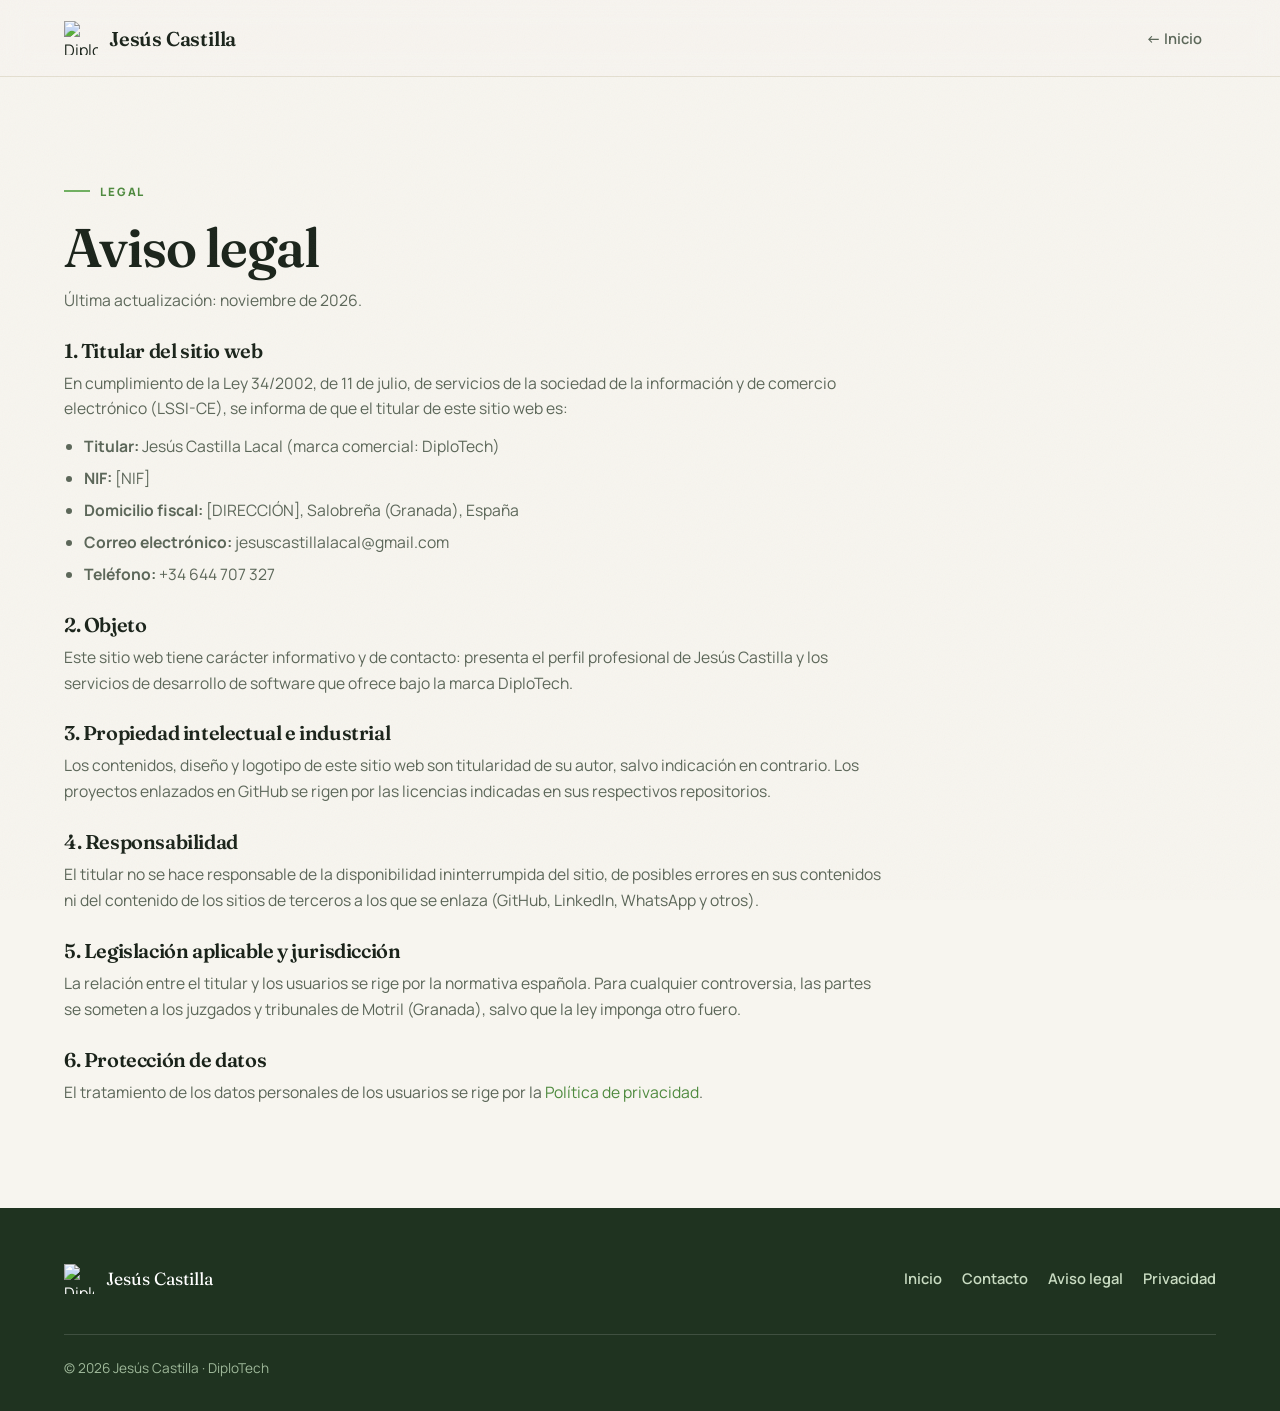
==== aviso-legal.html @ 346f3a50 "Aviso legal y politica de privacidad; enlaces en pies, sitemap y workflow" ====
<!DOCTYPE html>
<html lang="es">
<head>
  <meta charset="UTF-8">
  <meta name="viewport" content="width=device-width, initial-scale=1.0">
  <meta name="description" content="Aviso legal — DiploTech. Titularidad del sitio web y condiciones de uso conforme a la LSSI.">
  <title>Aviso legal · DiploTech</title>
  <link rel="canonical" href="https://diplotech.es/aviso-legal.html">
  <link rel="icon" href="assets/favicon.ico" sizes="any">
  <link rel="apple-touch-icon" href="assets/apple-touch-icon.png">
  <link rel="preconnect" href="https://fonts.googleapis.com">
  <link rel="preconnect" href="https://fonts.gstatic.com" crossorigin>
  <link href="https://fonts.googleapis.com/css2?family=Fraunces:opsz,wght@9..144,400;9..144,500;9..144,600;9..144,700&family=Manrope:wght@400;500;600;700;800&display=swap" rel="stylesheet">
  <link rel="stylesheet" href="styles.css">
  <style>
    .legal h1{font-size:clamp(2.2rem,5vw,3.4rem);margin:18px 0 12px}
    .legal h2{font-size:1.25rem;margin:26px 0 10px}
    .legal p,.legal ul{max-width:820px;color:var(--tinta-suave);font-size:.98rem;margin-bottom:12px}
    .legal ul{padding-left:20px}
    .legal li{margin-bottom:6px}
    .legal{max-width:860px}
  </style>
</head>
<body>
  <header class="cabecera">
    <div class="contenedor cabecera__interior">
      <a class="marca" href="index.html">
        <img src="assets/logo.png" alt="DiploTech" class="marca__logo">
        <span class="marca__texto">Jesús Castilla</span>
      </a>
      <nav class="menu"><a href="index.html">← Inicio</a></nav>
    </div>
  </header>

  <main class="contenedor">
    <section class="seccion legal" style="padding-bottom:90px">
      <span class="ceja">Legal</span>
      <h1>Aviso legal</h1>
      <p>Última actualización: noviembre de 2026.</p>

      <h2>1. Titular del sitio web</h2>
      <p>En cumplimiento de la Ley 34/2002, de 11 de julio, de servicios de la sociedad de la información y de comercio electrónico (LSSI-CE), se informa de que el titular de este sitio web es:</p>
      <ul>
        <li><strong>Titular:</strong> Jesús Castilla Lacal (marca comercial: DiploTech)</li>
        <li><strong>NIF:</strong> [NIF]</li>
        <li><strong>Domicilio fiscal:</strong> [DIRECCIÓN], Salobreña (Granada), España</li>
        <li><strong>Correo electrónico:</strong> jesuscastillalacal@gmail.com</li>
        <li><strong>Teléfono:</strong> +34 644 707 327</li>
      </ul>

      <h2>2. Objeto</h2>
      <p>Este sitio web tiene carácter informativo y de contacto: presenta el perfil profesional de Jesús Castilla y los servicios de desarrollo de software que ofrece bajo la marca DiploTech.</p>

      <h2>3. Propiedad intelectual e industrial</h2>
      <p>Los contenidos, diseño y logotipo de este sitio web son titularidad de su autor, salvo indicación en contrario. Los proyectos enlazados en GitHub se rigen por las licencias indicadas en sus respectivos repositorios.</p>

      <h2>4. Responsabilidad</h2>
      <p>El titular no se hace responsable de la disponibilidad ininterrumpida del sitio, de posibles errores en sus contenidos ni del contenido de los sitios de terceros a los que se enlaza (GitHub, LinkedIn, WhatsApp y otros).</p>

      <h2>5. Legislación aplicable y jurisdicción</h2>
      <p>La relación entre el titular y los usuarios se rige por la normativa española. Para cualquier controversia, las partes se someten a los juzgados y tribunales de Motril (Granada), salvo que la ley imponga otro fuero.</p>

      <h2>6. Protección de datos</h2>
      <p>El tratamiento de los datos personales de los usuarios se rige por la <a href="privacidad.html">Política de privacidad</a>.</p>
    </section>
  </main>

  <footer class="pie">
    <div class="contenedor">
      <div class="pie__interior">
        <div class="pie__marca"><img src="assets/logo-blanco.png" alt="DiploTech"><span>Jesús Castilla</span></div>
        <nav class="pie__enlaces">
          <a href="index.html">Inicio</a>
          <a href="contacto.html">Contacto</a>
          <a href="aviso-legal.html">Aviso legal</a>
          <a href="privacidad.html">Privacidad</a>
        </nav>
      </div>
      <p class="pie__fin">© 2026 Jesús Castilla · DiploTech</p>
    </div>
  </footer>
</body>
</html>
---- styles.css ----
:root{
  --papel:#F7F5EF;
  --papel-2:#EFECE1;
  --tinta:#1A231A;
  --tinta-suave:#5B6658;
  --tinta-claro:#8A9487;
  --verde:#70B060;
  --verde-oscuro:#4E8A3E;
  --verde-profundo:#1F3320;
  --verde-claro:#EAF3E3;
  --linea:#E4DFD0;
  --blanco:#FFFFFF;
  --fuente:"Manrope",system-ui,-apple-system,"Segoe UI",Roboto,sans-serif;
  --fuente-titulos:"Fraunces",Georgia,"Times New Roman",serif;
  --radio:16px;
  --sombra:0 30px 70px -34px rgba(26,35,26,.5);
  --sombra-suave:0 12px 34px -20px rgba(26,35,26,.3);
}

*{box-sizing:border-box;margin:0;padding:0}

html{scroll-behavior:smooth;scroll-padding-top:90px;-webkit-text-size-adjust:100%}

body{
  font-family:var(--fuente);
  color:var(--tinta);
  background:var(--papel);
  line-height:1.65;
  font-size:16px;
  -webkit-font-smoothing:antialiased;
  text-rendering:optimizeLegibility;
  overflow-x:hidden;
}

body::after{
  content:"";position:fixed;inset:0;z-index:9999;pointer-events:none;opacity:.04;
  background-image:url("data:image/svg+xml,%3Csvg xmlns='http://www.w3.org/2000/svg' width='140' height='140'%3E%3Cfilter id='n'%3E%3CfeTurbulence type='fractalNoise' baseFrequency='0.85' numOctaves='2' stitchTiles='stitch'/%3E%3C/filter%3E%3Crect width='140' height='140' filter='url(%23n)'/%3E%3C/svg%3E");
}

::selection{background:var(--verde);color:#fff}

img{max-width:100%;display:block;height:auto}

a{color:var(--verde-oscuro);text-decoration:none;transition:color .2s ease}
a:hover{color:var(--verde)}

h1,h2,h3,h4{font-family:var(--fuente-titulos);font-weight:600;line-height:1.05;letter-spacing:-.02em;color:var(--tinta);text-wrap:balance}

.contenedor{width:min(1160px,90%);margin-inline:auto}

.ceja{display:inline-flex;align-items:center;gap:10px;font-size:.72rem;font-weight:800;letter-spacing:.16em;text-transform:uppercase;color:var(--verde-oscuro)}
.ceja::before{content:"";width:26px;height:2px;background:var(--verde)}

/* ---------- Cabecera ---------- */
.cabecera{position:sticky;top:0;z-index:60;background:rgba(247,245,239,.82);backdrop-filter:blur(14px);-webkit-backdrop-filter:blur(14px);border-bottom:1px solid var(--linea)}
.cabecera__interior{display:flex;align-items:center;gap:18px;height:76px}
.marca{display:flex;align-items:center;gap:11px;color:var(--tinta)}
.marca:hover{color:var(--tinta)}
.marca__logo{width:34px;height:34px;object-fit:contain}
.marca__texto{font-family:var(--fuente-titulos);font-weight:600;font-size:1.25rem;letter-spacing:-.01em}

.menu{display:flex;align-items:center;gap:4px;margin-left:auto}
.menu a{padding:8px 14px;border-radius:999px;color:var(--tinta-suave);font-weight:600;font-size:.92rem;transition:background .2s ease,color .2s ease}
.menu a:hover{background:var(--verde-claro);color:var(--verde-oscuro)}
.menu a.activo{background:var(--verde-claro);color:var(--verde-oscuro)}
.menu .idioma{font-size:.8rem;font-weight:800;letter-spacing:.05em}
.menu__sep{width:1px;height:20px;background:var(--linea);margin:0 8px}
.menu__boton{display:none;flex-direction:column;justify-content:center;gap:5px;width:44px;height:44px;background:none;border:0;cursor:pointer;border-radius:10px;margin-left:auto}
.menu__boton span{display:block;width:24px;height:2px;background:var(--tinta);border-radius:2px;transition:transform .3s ease,opacity .3s ease;margin-inline:auto}
.menu__boton.activo span:nth-child(1){transform:translateY(7px) rotate(45deg)}
.menu__boton.activo span:nth-child(2){opacity:0}
.menu__boton.activo span:nth-child(3){transform:translateY(-7px) rotate(-45deg)}

/* ---------- Hero ---------- */
.hero{position:relative;padding:96px 0 88px;overflow:hidden}
.hero__interior{display:grid;grid-template-columns:1.15fr .85fr;gap:40px;align-items:center}
.hero__titulo{font-size:clamp(3.4rem,9vw,7rem);font-weight:600;letter-spacing:-.04em;line-height:.94;margin:22px 0 26px}
.hero__bajada{font-size:clamp(1.1rem,2vw,1.35rem);line-height:1.55;color:var(--tinta-suave);max-width:34ch}
.hero__fundador{margin-top:16px;font-size:.95rem;color:var(--tinta-claro)}
.hero__fundador strong{color:var(--verde-oscuro)}
.hero__acciones{display:flex;gap:14px;margin-top:34px;flex-wrap:wrap}
.hero__logo{position:relative;display:grid;place-items:center}
.hero__halo{position:absolute;width:min(420px,80%);aspect-ratio:1;border-radius:50%;background:radial-gradient(circle,var(--verde-claro),transparent 65%);filter:blur(6px);z-index:-1}
.hero__logo img{width:min(320px,72%);object-fit:contain;filter:drop-shadow(0 30px 40px rgba(31,51,32,.22))}

/* ---------- Botones ---------- */
.boton{display:inline-flex;align-items:center;gap:9px;padding:14px 26px;border-radius:999px;font-weight:700;font-size:.95rem;border:1px solid transparent;transition:transform .2s ease,box-shadow .2s ease,background .2s ease,color .2s ease,border-color .2s ease}
.boton--verde{background:var(--verde);color:#fff;box-shadow:0 14px 30px -14px rgba(95,154,75,.8)}
.boton--verde:hover{background:var(--verde-oscuro);color:#fff;transform:translateY(-2px)}
.boton--fantasma{border-color:var(--tinta);color:var(--tinta);background:transparent}
.boton--fantasma:hover{border-color:var(--verde);color:var(--verde-oscuro);transform:translateY(-2px)}
/* ---------- Secciones ---------- */
.seccion{padding:96px 0}
.seccion--tinte{background:var(--papel-2);border-block:1px solid var(--linea)}
.seccion__cabecera{max-width:640px;margin-bottom:56px}
.seccion__titulo{font-size:clamp(2.2rem,5vw,3.6rem);margin:18px 0 16px}
.seccion__intro{color:var(--tinta-suave);font-size:1.05rem}

/* Sobre mí */
.sobre-mi{display:grid;grid-template-columns:.9fr 1.1fr;gap:56px;align-items:start}
.sobre-mi__cabecera h2{font-size:clamp(2rem,4.5vw,3.2rem);margin-top:18px}
.sobre-mi__cuerpo p{color:var(--tinta-suave);font-size:1.08rem;margin-bottom:20px}
.sobre-mi__cuerpo strong{color:var(--tinta);font-weight:700}

/* Stack */
.stack{display:flex;flex-wrap:wrap;gap:12px}
.stack__grupo{flex:1 1 220px;background:var(--blanco);border:1px solid var(--linea);border-radius:var(--radio);padding:22px;box-shadow:var(--sombra-suave)}
.stack__grupo h3{font-family:var(--fuente);font-size:.8rem;font-weight:800;letter-spacing:.1em;text-transform:uppercase;color:var(--verde-oscuro);margin-bottom:14px}
.stack__items{display:flex;flex-wrap:wrap;gap:8px}
.stack__items span{font-size:.82rem;font-weight:600;color:var(--tinta-suave);background:var(--papel);border:1px solid var(--linea);border-radius:999px;padding:6px 12px}

/* Proyectos */
.grid{display:grid;grid-template-columns:repeat(2,1fr);gap:22px}
.proyecto{position:relative;display:flex;flex-direction:column;gap:14px;background:var(--blanco);border:1px solid var(--linea);border-radius:var(--radio);padding:28px;box-shadow:var(--sombra-suave);transition:transform .25s ease,box-shadow .25s ease,border-color .25s ease}
.proyecto:hover{transform:translateY(-5px);box-shadow:var(--sombra);border-color:var(--verde)}
.proyecto__top{display:flex;align-items:center;justify-content:space-between}
.proyecto__tag{font-size:.72rem;font-weight:800;letter-spacing:.08em;text-transform:uppercase;color:var(--verde-oscuro)}
.proyecto__num{font-family:var(--fuente-titulos);font-size:.95rem;color:var(--tinta-claro)}
.proyecto__titulo{font-size:1.45rem}
.proyecto__texto{color:var(--tinta-suave);font-size:.95rem;flex:1}
.proyecto__enlaces{display:flex;gap:18px;flex-wrap:wrap}
.flecha{font-size:.9rem;font-weight:700;color:var(--verde-oscuro)}
.flecha:hover{color:var(--verde)}
/* CTA contacto */
.cta{background:var(--verde-profundo);color:#EAF3E3;border-radius:26px;margin:0 auto 96px;width:min(1160px,90%)}
.cta__interior{padding:72px 56px;display:grid;grid-template-columns:1fr auto;gap:30px;align-items:center}
.cta h2{color:#fff;font-size:clamp(1.9rem,4vw,3rem);margin:14px 0 10px}
.cta p{color:#C9DCC2;font-size:1.05rem;max-width:46ch}
.cta .boton--verde{background:#fff;color:var(--verde-profundo)}
.cta .boton--verde:hover{background:var(--verde-claro)}

/* Pie */
.pie{background:var(--verde-profundo);color:#C9DCC2;padding:56px 0 32px}
.pie__interior{display:flex;align-items:center;justify-content:space-between;gap:24px;flex-wrap:wrap}
.pie__marca{display:flex;align-items:center;gap:12px;color:#fff}
.pie__marca img{width:30px;height:30px;object-fit:contain}
.pie__marca span{font-family:var(--fuente-titulos);font-size:1.1rem}
.pie__enlaces{display:flex;gap:20px;flex-wrap:wrap}
.pie__enlaces a{color:#C9DCC2;font-weight:600;font-size:.92rem}
.pie__enlaces a:hover{color:#fff}
.pie__fin{border-top:1px solid rgba(255,255,255,.14);margin-top:40px;padding-top:22px;font-size:.85rem;color:#9FB99A}

/* Contacto (página) */
.contacto-hero{padding:72px 0 40px}
.contacto-hero h1{font-size:clamp(2.6rem,6vw,4.6rem);margin:18px 0 16px}
.enlaces-contacto{display:grid;gap:14px;margin-top:40px}
.enlace-contacto{display:flex;align-items:center;gap:16px;background:var(--blanco);border:1px solid var(--linea);border-radius:var(--radio);padding:20px 24px;box-shadow:var(--sombra-suave);color:var(--tinta);transition:transform .2s ease,box-shadow .2s ease,border-color .2s ease}
.enlace-contacto:hover{transform:translateY(-2px);box-shadow:var(--sombra);border-color:var(--verde);color:var(--tinta)}
.enlace-contacto__icono{display:grid;place-items:center;width:46px;height:46px;border-radius:12px;background:var(--verde-claro);color:var(--verde-oscuro);flex-shrink:0}
.enlace-contacto__texto{flex:1;min-width:0}
.enlace-contacto__texto strong{display:block;font-weight:700}
.enlace-contacto__texto span{font-size:.85rem;color:var(--tinta-suave)}
.enlace-contacto__flecha{color:var(--verde);font-size:1.2rem}
.formulario{background:var(--blanco);border:1px solid var(--linea);border-radius:22px;padding:36px;box-shadow:var(--sombra-suave);margin-top:44px}
.formulario h3{font-size:1.5rem;margin-bottom:6px}
.formulario__nota{color:var(--tinta-suave);font-size:.9rem;margin-bottom:24px}
.campo{margin-bottom:18px}
.campo label{display:block;font-size:.74rem;font-weight:800;text-transform:uppercase;letter-spacing:.08em;color:var(--tinta-suave);margin-bottom:7px}
.campo input,.campo textarea{width:100%;padding:13px 16px;border:1px solid var(--linea);border-radius:12px;background:var(--papel);font-family:inherit;font-size:1rem;color:var(--tinta);transition:border-color .2s ease,box-shadow .2s ease,background .2s ease}
.campo input:focus,.campo textarea:focus{outline:none;border-color:var(--verde);box-shadow:0 0 0 3px var(--verde-claro);background:#fff}
.campo textarea{resize:vertical;min-height:140px}

/* Accesibilidad */
:focus-visible {
  outline: 3px solid var(--verde);
  outline-offset: 2px;
  border-radius: 4px;
}

.skip-link {
  position: absolute;
  top: -40px;
  left: 0;
  background: var(--verde);
  color: white;
  padding: 8px;
  z-index: 100;
  transition: top 0.2s;
}

.skip-link:focus {
  top: 0;
}

/* Animaciones */
.aparecer{opacity:0;transform:translateY(22px);transition:opacity .7s ease,transform .7s ease}
.aparecer.visible{opacity:1;transform:none}

/* Responsive */
@media (max-width:900px){
  .hero__interior{grid-template-columns:1fr}
  .hero__logo{order:-1}
  .hero__logo img{width:min(200px,50%)}
  .sobre-mi{grid-template-columns:1fr;gap:28px}
  .grid{grid-template-columns:1fr}
  .cta__interior{grid-template-columns:1fr;padding:48px 28px}
  .menu__boton{display:flex}
  .menu{position:absolute;top:76px;left:0;right:0;flex-direction:column;align-items:stretch;background:var(--papel);border-bottom:1px solid var(--linea);box-shadow:var(--sombra);padding:14px;gap:4px;display:none}
  .menu.abierto{display:flex}
  .menu a{text-align:center;padding:12px;border-radius:12px}
  .menu__sep{display:none}
}
@media (max-width:560px){
  .hero{padding:64px 0}
  .seccion{padding:64px 0}
  .cta{border-radius:18px}
  .formulario{padding:26px 20px}
}
@media (prefers-reduced-motion:reduce){
  html{scroll-behavior:auto}
  *{transition:none !important;animation:none !important}
  .aparecer{opacity:1;transform:none}
}
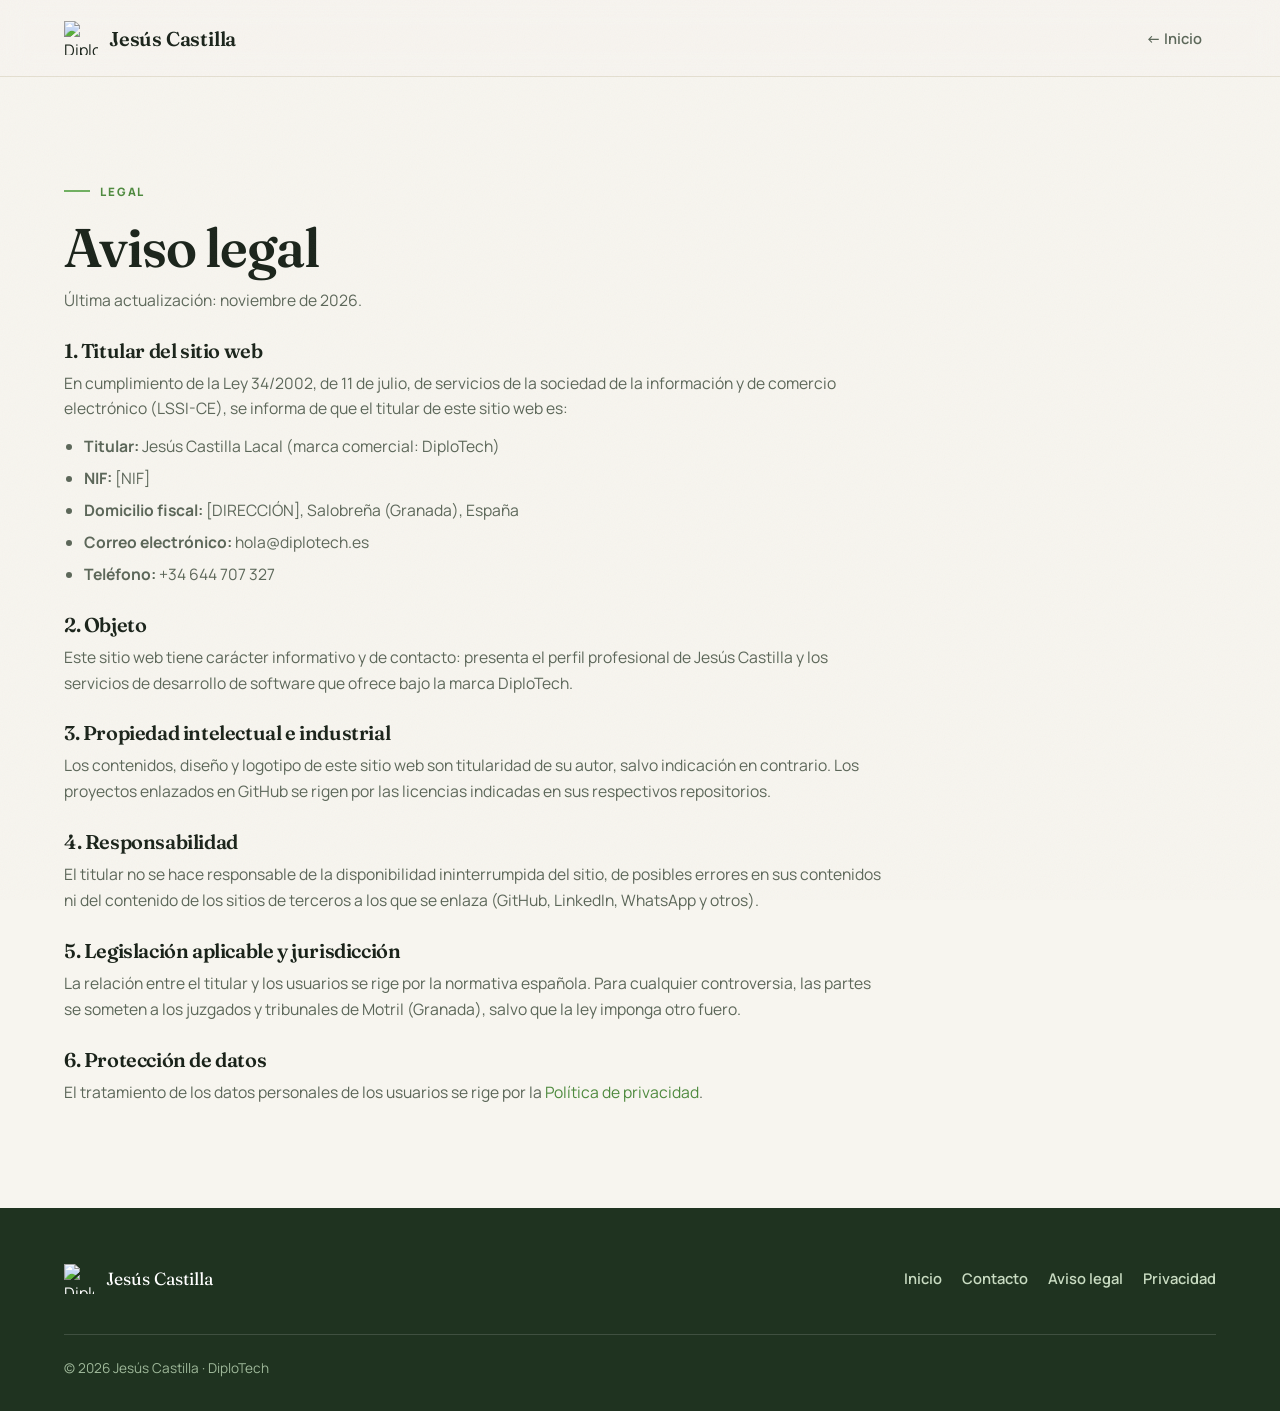
==== commit 557f5d16: "Email profesional hola@diplotech.es en web, CV y paginas legales" ====
--- a/aviso-legal.html
+++ b/aviso-legal.html
@@ -44,7 +44,7 @@
         <li><strong>Titular:</strong> Jesús Castilla Lacal (marca comercial: DiploTech)</li>
         <li><strong>NIF:</strong> [NIF]</li>
         <li><strong>Domicilio fiscal:</strong> [DIRECCIÓN], Salobreña (Granada), España</li>
-        <li><strong>Correo electrónico:</strong> jesuscastillalacal@gmail.com</li>
+        <li><strong>Correo electrónico:</strong> hola@diplotech.es</li>
         <li><strong>Teléfono:</strong> +34 644 707 327</li>
       </ul>
 
@@ -80,4 +80,4 @@
     </div>
   </footer>
 </body>
-</html>
+</html>
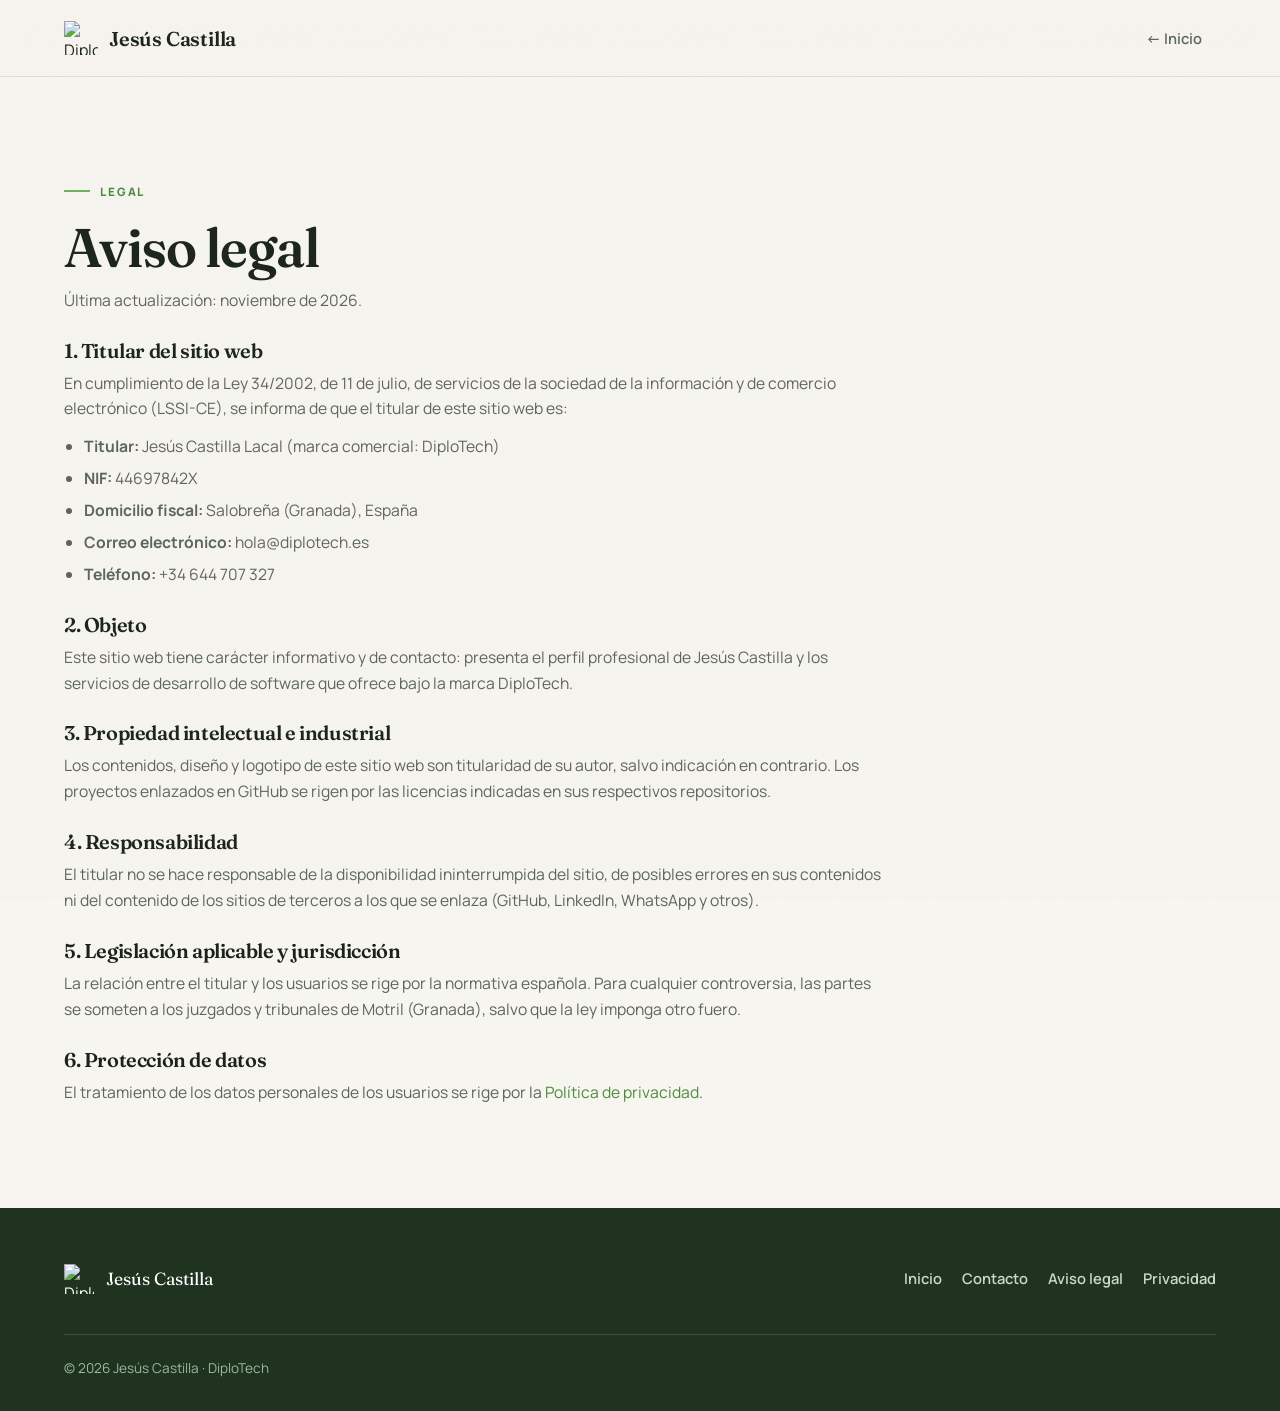
==== commit de99c681: "Datos fiscales del titular (NIF y domicilio) en paginas legales" ====
--- a/aviso-legal.html
+++ b/aviso-legal.html
@@ -42,8 +42,8 @@
       <p>En cumplimiento de la Ley 34/2002, de 11 de julio, de servicios de la sociedad de la información y de comercio electrónico (LSSI-CE), se informa de que el titular de este sitio web es:</p>
       <ul>
         <li><strong>Titular:</strong> Jesús Castilla Lacal (marca comercial: DiploTech)</li>
-        <li><strong>NIF:</strong> [NIF]</li>
-        <li><strong>Domicilio fiscal:</strong> [DIRECCIÓN], Salobreña (Granada), España</li>
+        <li><strong>NIF:</strong> 44697842X</li>
+        <li><strong>Domicilio fiscal:</strong> Salobreña (Granada), España</li>
         <li><strong>Correo electrónico:</strong> hola@diplotech.es</li>
         <li><strong>Teléfono:</strong> +34 644 707 327</li>
       </ul>
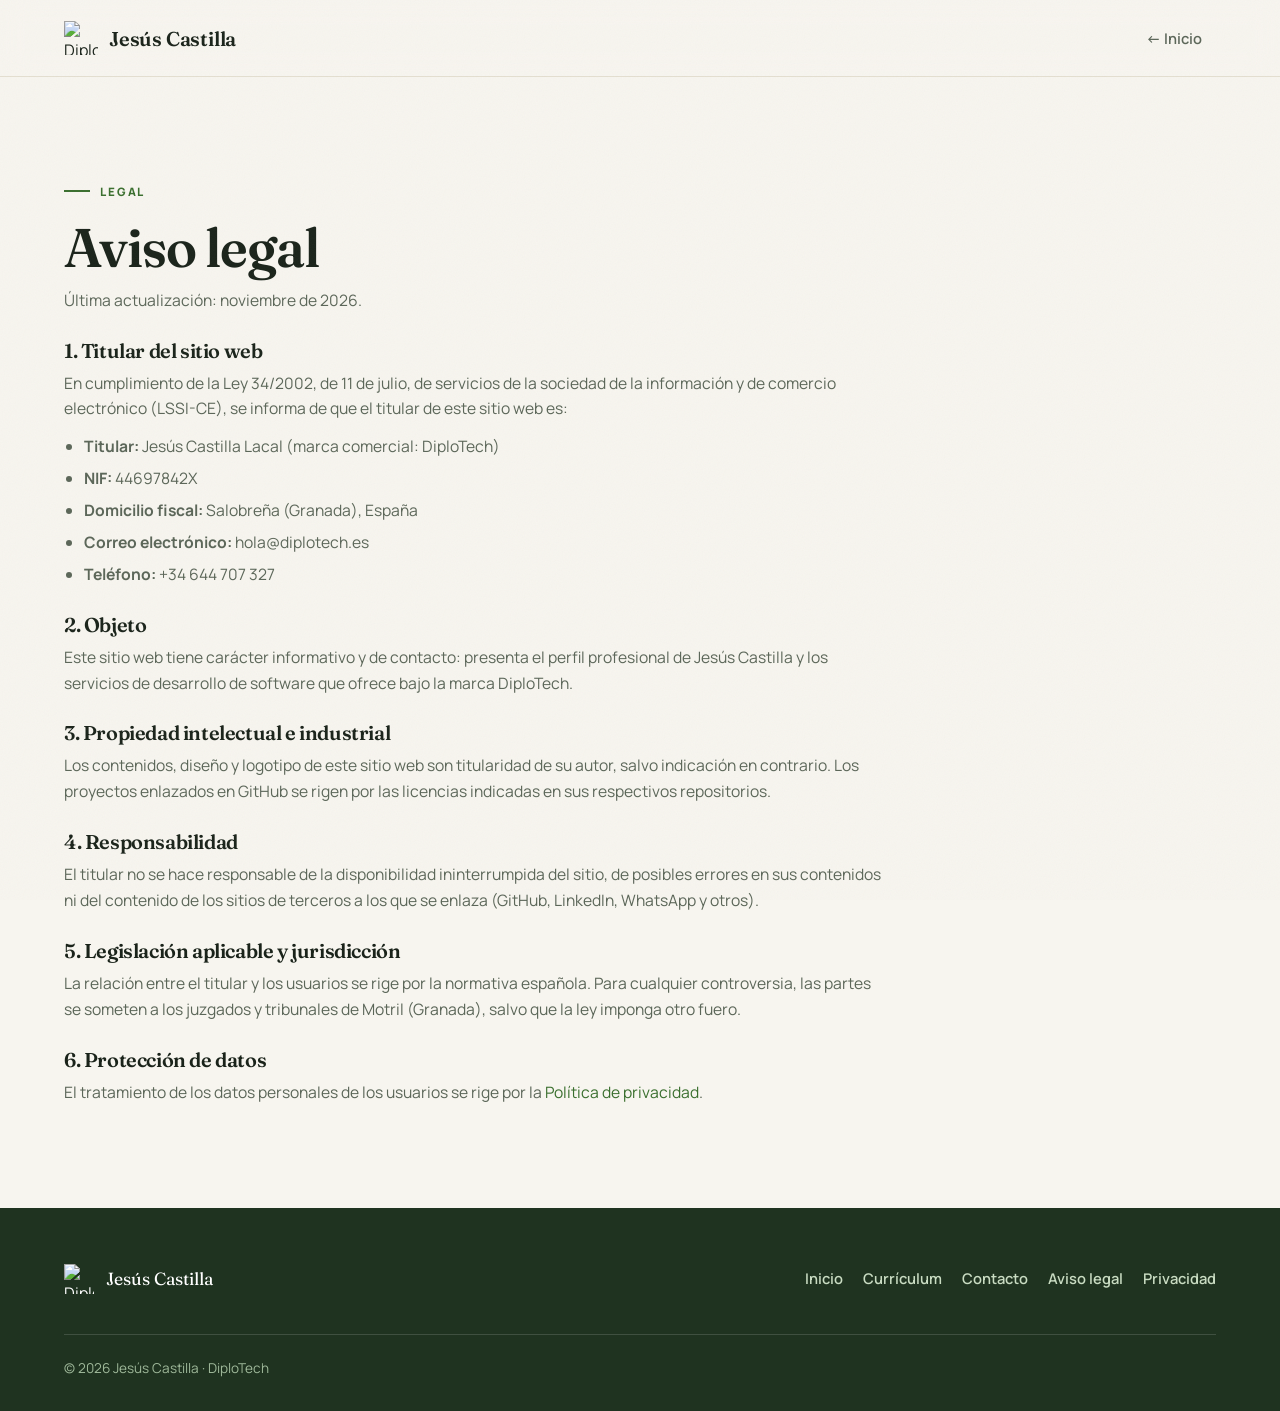
==== commit b824ebf8: "Add README and English version of CV - Created a README.md file detailing the portfolio and CV of Je" ====
--- a/aviso-legal.html
+++ b/aviso-legal.html
@@ -71,6 +71,7 @@
         <div class="pie__marca"><img src="assets/logo-blanco.png" alt="DiploTech"><span>Jesús Castilla</span></div>
         <nav class="pie__enlaces">
           <a href="index.html">Inicio</a>
+          <a href="curriculum.html">Currículum</a>
           <a href="contacto.html">Contacto</a>
           <a href="aviso-legal.html">Aviso legal</a>
           <a href="privacidad.html">Privacidad</a>
--- a/styles.css
+++ b/styles.css
@@ -1,214 +1,207 @@
-:root{
-  --papel:#F7F5EF;
-  --papel-2:#EFECE1;
-  --tinta:#1A231A;
-  --tinta-suave:#5B6658;
-  --tinta-claro:#8A9487;
-  --verde:#70B060;
-  --verde-oscuro:#4E8A3E;
-  --verde-profundo:#1F3320;
-  --verde-claro:#EAF3E3;
-  --linea:#E4DFD0;
-  --blanco:#FFFFFF;
-  --fuente:"Manrope",system-ui,-apple-system,"Segoe UI",Roboto,sans-serif;
-  --fuente-titulos:"Fraunces",Georgia,"Times New Roman",serif;
-  --radio:16px;
-  --sombra:0 30px 70px -34px rgba(26,35,26,.5);
-  --sombra-suave:0 12px 34px -20px rgba(26,35,26,.3);
-}
-
-*{box-sizing:border-box;margin:0;padding:0}
-
-html{scroll-behavior:smooth;scroll-padding-top:90px;-webkit-text-size-adjust:100%}
-
-body{
-  font-family:var(--fuente);
-  color:var(--tinta);
-  background:var(--papel);
-  line-height:1.65;
-  font-size:16px;
-  -webkit-font-smoothing:antialiased;
-  text-rendering:optimizeLegibility;
-  overflow-x:hidden;
-}
-
-body::after{
-  content:"";position:fixed;inset:0;z-index:9999;pointer-events:none;opacity:.04;
-  background-image:url("data:image/svg+xml,%3Csvg xmlns='http://www.w3.org/2000/svg' width='140' height='140'%3E%3Cfilter id='n'%3E%3CfeTurbulence type='fractalNoise' baseFrequency='0.85' numOctaves='2' stitchTiles='stitch'/%3E%3C/filter%3E%3Crect width='140' height='140' filter='url(%23n)'/%3E%3C/svg%3E");
-}
-
-::selection{background:var(--verde);color:#fff}
-
-img{max-width:100%;display:block;height:auto}
-
-a{color:var(--verde-oscuro);text-decoration:none;transition:color .2s ease}
-a:hover{color:var(--verde)}
-
-h1,h2,h3,h4{font-family:var(--fuente-titulos);font-weight:600;line-height:1.05;letter-spacing:-.02em;color:var(--tinta);text-wrap:balance}
-
-.contenedor{width:min(1160px,90%);margin-inline:auto}
-
-.ceja{display:inline-flex;align-items:center;gap:10px;font-size:.72rem;font-weight:800;letter-spacing:.16em;text-transform:uppercase;color:var(--verde-oscuro)}
-.ceja::before{content:"";width:26px;height:2px;background:var(--verde)}
-
-/* ---------- Cabecera ---------- */
-.cabecera{position:sticky;top:0;z-index:60;background:rgba(247,245,239,.82);backdrop-filter:blur(14px);-webkit-backdrop-filter:blur(14px);border-bottom:1px solid var(--linea)}
-.cabecera__interior{display:flex;align-items:center;gap:18px;height:76px}
-.marca{display:flex;align-items:center;gap:11px;color:var(--tinta)}
-.marca:hover{color:var(--tinta)}
-.marca__logo{width:34px;height:34px;object-fit:contain}
-.marca__texto{font-family:var(--fuente-titulos);font-weight:600;font-size:1.25rem;letter-spacing:-.01em}
-
-.menu{display:flex;align-items:center;gap:4px;margin-left:auto}
-.menu a{padding:8px 14px;border-radius:999px;color:var(--tinta-suave);font-weight:600;font-size:.92rem;transition:background .2s ease,color .2s ease}
-.menu a:hover{background:var(--verde-claro);color:var(--verde-oscuro)}
-.menu a.activo{background:var(--verde-claro);color:var(--verde-oscuro)}
-.menu .idioma{font-size:.8rem;font-weight:800;letter-spacing:.05em}
-.menu__sep{width:1px;height:20px;background:var(--linea);margin:0 8px}
-.menu__boton{display:none;flex-direction:column;justify-content:center;gap:5px;width:44px;height:44px;background:none;border:0;cursor:pointer;border-radius:10px;margin-left:auto}
-.menu__boton span{display:block;width:24px;height:2px;background:var(--tinta);border-radius:2px;transition:transform .3s ease,opacity .3s ease;margin-inline:auto}
-.menu__boton.activo span:nth-child(1){transform:translateY(7px) rotate(45deg)}
-.menu__boton.activo span:nth-child(2){opacity:0}
-.menu__boton.activo span:nth-child(3){transform:translateY(-7px) rotate(-45deg)}
-
-/* ---------- Hero ---------- */
-.hero{position:relative;padding:96px 0 88px;overflow:hidden}
-.hero__interior{display:grid;grid-template-columns:1.15fr .85fr;gap:40px;align-items:center}
-.hero__titulo{font-size:clamp(3.4rem,9vw,7rem);font-weight:600;letter-spacing:-.04em;line-height:.94;margin:22px 0 26px}
-.hero__bajada{font-size:clamp(1.1rem,2vw,1.35rem);line-height:1.55;color:var(--tinta-suave);max-width:34ch}
-.hero__fundador{margin-top:16px;font-size:.95rem;color:var(--tinta-claro)}
-.hero__fundador strong{color:var(--verde-oscuro)}
-.hero__acciones{display:flex;gap:14px;margin-top:34px;flex-wrap:wrap}
-.hero__logo{position:relative;display:grid;place-items:center}
-.hero__halo{position:absolute;width:min(420px,80%);aspect-ratio:1;border-radius:50%;background:radial-gradient(circle,var(--verde-claro),transparent 65%);filter:blur(6px);z-index:-1}
-.hero__logo img{width:min(320px,72%);object-fit:contain;filter:drop-shadow(0 30px 40px rgba(31,51,32,.22))}
-
-/* ---------- Botones ---------- */
-.boton{display:inline-flex;align-items:center;gap:9px;padding:14px 26px;border-radius:999px;font-weight:700;font-size:.95rem;border:1px solid transparent;transition:transform .2s ease,box-shadow .2s ease,background .2s ease,color .2s ease,border-color .2s ease}
-.boton--verde{background:var(--verde);color:#fff;box-shadow:0 14px 30px -14px rgba(95,154,75,.8)}
-.boton--verde:hover{background:var(--verde-oscuro);color:#fff;transform:translateY(-2px)}
-.boton--fantasma{border-color:var(--tinta);color:var(--tinta);background:transparent}
-.boton--fantasma:hover{border-color:var(--verde);color:var(--verde-oscuro);transform:translateY(-2px)}
-/* ---------- Secciones ---------- */
-.seccion{padding:96px 0}
-.seccion--tinte{background:var(--papel-2);border-block:1px solid var(--linea)}
-.seccion__cabecera{max-width:640px;margin-bottom:56px}
-.seccion__titulo{font-size:clamp(2.2rem,5vw,3.6rem);margin:18px 0 16px}
-.seccion__intro{color:var(--tinta-suave);font-size:1.05rem}
-
-/* Sobre mí */
-.sobre-mi{display:grid;grid-template-columns:.9fr 1.1fr;gap:56px;align-items:start}
-.sobre-mi__cabecera h2{font-size:clamp(2rem,4.5vw,3.2rem);margin-top:18px}
-.sobre-mi__cuerpo p{color:var(--tinta-suave);font-size:1.08rem;margin-bottom:20px}
-.sobre-mi__cuerpo strong{color:var(--tinta);font-weight:700}
-
-/* Stack */
-.stack{display:flex;flex-wrap:wrap;gap:12px}
-.stack__grupo{flex:1 1 220px;background:var(--blanco);border:1px solid var(--linea);border-radius:var(--radio);padding:22px;box-shadow:var(--sombra-suave)}
-.stack__grupo h3{font-family:var(--fuente);font-size:.8rem;font-weight:800;letter-spacing:.1em;text-transform:uppercase;color:var(--verde-oscuro);margin-bottom:14px}
-.stack__items{display:flex;flex-wrap:wrap;gap:8px}
-.stack__items span{font-size:.82rem;font-weight:600;color:var(--tinta-suave);background:var(--papel);border:1px solid var(--linea);border-radius:999px;padding:6px 12px}
-
-/* Proyectos */
-.grid{display:grid;grid-template-columns:repeat(2,1fr);gap:22px}
-.proyecto{position:relative;display:flex;flex-direction:column;gap:14px;background:var(--blanco);border:1px solid var(--linea);border-radius:var(--radio);padding:28px;box-shadow:var(--sombra-suave);transition:transform .25s ease,box-shadow .25s ease,border-color .25s ease}
-.proyecto:hover{transform:translateY(-5px);box-shadow:var(--sombra);border-color:var(--verde)}
-.proyecto__top{display:flex;align-items:center;justify-content:space-between}
-.proyecto__tag{font-size:.72rem;font-weight:800;letter-spacing:.08em;text-transform:uppercase;color:var(--verde-oscuro)}
-.proyecto__num{font-family:var(--fuente-titulos);font-size:.95rem;color:var(--tinta-claro)}
-.proyecto__titulo{font-size:1.45rem}
-.proyecto__texto{color:var(--tinta-suave);font-size:.95rem;flex:1}
-.proyecto__enlaces{display:flex;gap:18px;flex-wrap:wrap}
-.flecha{font-size:.9rem;font-weight:700;color:var(--verde-oscuro)}
-.flecha:hover{color:var(--verde)}
-/* CTA contacto */
-.cta{background:var(--verde-profundo);color:#EAF3E3;border-radius:26px;margin:0 auto 96px;width:min(1160px,90%)}
-.cta__interior{padding:72px 56px;display:grid;grid-template-columns:1fr auto;gap:30px;align-items:center}
-.cta h2{color:#fff;font-size:clamp(1.9rem,4vw,3rem);margin:14px 0 10px}
-.cta p{color:#C9DCC2;font-size:1.05rem;max-width:46ch}
-.cta .boton--verde{background:#fff;color:var(--verde-profundo)}
-.cta .boton--verde:hover{background:var(--verde-claro)}
-
-/* Pie */
-.pie{background:var(--verde-profundo);color:#C9DCC2;padding:56px 0 32px}
-.pie__interior{display:flex;align-items:center;justify-content:space-between;gap:24px;flex-wrap:wrap}
-.pie__marca{display:flex;align-items:center;gap:12px;color:#fff}
-.pie__marca img{width:30px;height:30px;object-fit:contain}
-.pie__marca span{font-family:var(--fuente-titulos);font-size:1.1rem}
-.pie__enlaces{display:flex;gap:20px;flex-wrap:wrap}
-.pie__enlaces a{color:#C9DCC2;font-weight:600;font-size:.92rem}
-.pie__enlaces a:hover{color:#fff}
-.pie__fin{border-top:1px solid rgba(255,255,255,.14);margin-top:40px;padding-top:22px;font-size:.85rem;color:#9FB99A}
-
-/* Contacto (página) */
-.contacto-hero{padding:72px 0 40px}
-.contacto-hero h1{font-size:clamp(2.6rem,6vw,4.6rem);margin:18px 0 16px}
-.enlaces-contacto{display:grid;gap:14px;margin-top:40px}
-.enlace-contacto{display:flex;align-items:center;gap:16px;background:var(--blanco);border:1px solid var(--linea);border-radius:var(--radio);padding:20px 24px;box-shadow:var(--sombra-suave);color:var(--tinta);transition:transform .2s ease,box-shadow .2s ease,border-color .2s ease}
-.enlace-contacto:hover{transform:translateY(-2px);box-shadow:var(--sombra);border-color:var(--verde);color:var(--tinta)}
-.enlace-contacto__icono{display:grid;place-items:center;width:46px;height:46px;border-radius:12px;background:var(--verde-claro);color:var(--verde-oscuro);flex-shrink:0}
-.enlace-contacto__texto{flex:1;min-width:0}
-.enlace-contacto__texto strong{display:block;font-weight:700}
-.enlace-contacto__texto span{font-size:.85rem;color:var(--tinta-suave)}
-.enlace-contacto__flecha{color:var(--verde);font-size:1.2rem}
-.formulario{background:var(--blanco);border:1px solid var(--linea);border-radius:22px;padding:36px;box-shadow:var(--sombra-suave);margin-top:44px}
-.formulario h3{font-size:1.5rem;margin-bottom:6px}
-.formulario__nota{color:var(--tinta-suave);font-size:.9rem;margin-bottom:24px}
-.campo{margin-bottom:18px}
-.campo label{display:block;font-size:.74rem;font-weight:800;text-transform:uppercase;letter-spacing:.08em;color:var(--tinta-suave);margin-bottom:7px}
-.campo input,.campo textarea{width:100%;padding:13px 16px;border:1px solid var(--linea);border-radius:12px;background:var(--papel);font-family:inherit;font-size:1rem;color:var(--tinta);transition:border-color .2s ease,box-shadow .2s ease,background .2s ease}
-.campo input:focus,.campo textarea:focus{outline:none;border-color:var(--verde);box-shadow:0 0 0 3px var(--verde-claro);background:#fff}
-.campo textarea{resize:vertical;min-height:140px}
-
-/* Accesibilidad */
-:focus-visible {
-  outline: 3px solid var(--verde);
-  outline-offset: 2px;
-  border-radius: 4px;
-}
-
-.skip-link {
-  position: absolute;
-  top: -40px;
-  left: 0;
-  background: var(--verde);
-  color: white;
-  padding: 8px;
-  z-index: 100;
-  transition: top 0.2s;
-}
-
-.skip-link:focus {
-  top: 0;
-}
-
-/* Animaciones */
-.aparecer{opacity:0;transform:translateY(22px);transition:opacity .7s ease,transform .7s ease}
-.aparecer.visible{opacity:1;transform:none}
-
-/* Responsive */
-@media (max-width:900px){
-  .hero__interior{grid-template-columns:1fr}
-  .hero__logo{order:-1}
-  .hero__logo img{width:min(200px,50%)}
-  .sobre-mi{grid-template-columns:1fr;gap:28px}
-  .grid{grid-template-columns:1fr}
-  .cta__interior{grid-template-columns:1fr;padding:48px 28px}
-  .menu__boton{display:flex}
-  .menu{position:absolute;top:76px;left:0;right:0;flex-direction:column;align-items:stretch;background:var(--papel);border-bottom:1px solid var(--linea);box-shadow:var(--sombra);padding:14px;gap:4px;display:none}
-  .menu.abierto{display:flex}
-  .menu a{text-align:center;padding:12px;border-radius:12px}
-  .menu__sep{display:none}
-}
-@media (max-width:560px){
-  .hero{padding:64px 0}
-  .seccion{padding:64px 0}
-  .cta{border-radius:18px}
-  .formulario{padding:26px 20px}
-}
-@media (prefers-reduced-motion:reduce){
-  html{scroll-behavior:auto}
-  *{transition:none !important;animation:none !important}
-  .aparecer{opacity:1;transform:none}
-}
-
+:root{
+  --papel:#F7F5EF;
+  --papel-2:#EFECE1;
+  --tinta:#1A231A;
+  --tinta-suave:#5B6658;
+  --tinta-claro:#5D6A5A;
+  --verde:#5F9A4B;
+  --verde-oscuro:#3A6F2E;
+  --verde-hover:#2C5623;
+  --verde-profundo:#1F3320;
+  --verde-claro:#EAF3E3;
+  --linea:#E4DFD0;
+  --blanco:#FFFFFF;
+  --fuente:"Manrope",system-ui,-apple-system,"Segoe UI",Roboto,sans-serif;
+  --fuente-titulos:"Fraunces",Georgia,"Times New Roman",serif;
+  --radio:16px;
+  --sombra:0 30px 70px -34px rgba(26,35,26,.5);
+  --sombra-suave:0 12px 34px -20px rgba(26,35,26,.3);
+}
+
+*{box-sizing:border-box;margin:0;padding:0}
+
+html{scroll-behavior:smooth;scroll-padding-top:90px;-webkit-text-size-adjust:100%}
+
+body{
+  font-family:var(--fuente);
+  color:var(--tinta);
+  background:var(--papel);
+  line-height:1.65;
+  font-size:16px;
+  -webkit-font-smoothing:antialiased;
+  text-rendering:optimizeLegibility;
+  overflow-x:hidden;
+}
+
+body::after{
+  content:"";position:fixed;inset:0;z-index:9999;pointer-events:none;opacity:.04;
+  background-image:url("data:image/svg+xml,%3Csvg xmlns='http://www.w3.org/2000/svg' width='140' height='140'%3E%3Cfilter id='n'%3E%3CfeTurbulence type='fractalNoise' baseFrequency='0.85' numOctaves='2' stitchTiles='stitch'/%3E%3C/filter%3E%3Crect width='140' height='140' filter='url(%23n)'/%3E%3C/svg%3E");
+}
+
+::selection{background:var(--verde);color:#fff}
+
+img{max-width:100%;display:block;height:auto}
+
+a{color:var(--verde-oscuro);text-decoration:none;transition:color .2s ease}
+a:hover{color:var(--verde-hover)}
+
+a:focus-visible, button:focus-visible{
+  outline:2px solid var(--verde-oscuro);
+  outline-offset:3px;
+  border-radius:4px;
+}
+
+h1,h2,h3,h4{font-family:var(--fuente-titulos);font-weight:600;line-height:1.05;letter-spacing:-.02em;color:var(--tinta);text-wrap:balance}
+
+.contenedor{width:min(1160px,90%);margin-inline:auto}
+
+.ceja{display:inline-flex;align-items:center;gap:10px;font-size:.72rem;font-weight:800;letter-spacing:.16em;text-transform:uppercase;color:var(--verde-oscuro)}
+.ceja::before{content:"";width:26px;height:2px;background:var(--verde-oscuro)}
+
+/* ---------- Cabecera ---------- */
+.cabecera{position:sticky;top:0;z-index:60;background:rgba(247,245,239,.88);backdrop-filter:blur(14px);-webkit-backdrop-filter:blur(14px);border-bottom:1px solid var(--linea)}
+.cabecera__interior{display:flex;align-items:center;gap:18px;height:76px}
+.marca{display:flex;align-items:center;gap:11px;color:var(--tinta)}
+.marca:hover{color:var(--tinta)}
+.marca__logo{width:34px;height:34px;object-fit:contain}
+.marca__texto{font-family:var(--fuente-titulos);font-weight:600;font-size:1.25rem;letter-spacing:-.01em}
+
+.menu{display:flex;align-items:center;gap:4px;margin-left:auto}
+.menu a{padding:8px 14px;border-radius:999px;color:var(--tinta-suave);font-weight:600;font-size:.92rem;transition:background .2s ease,color .2s ease}
+.menu a:hover{background:var(--verde-claro);color:var(--verde-oscuro)}
+.menu a.activo{background:var(--verde-claro);color:var(--verde-oscuro)}
+.menu .idioma{font-size:.8rem;font-weight:800;letter-spacing:.05em}
+.menu__sep{width:1px;height:20px;background:var(--linea);margin:0 8px}
+.menu__boton{display:none;flex-direction:column;justify-content:center;gap:5px;width:44px;height:44px;background:none;border:0;cursor:pointer;border-radius:10px;margin-left:auto}
+.menu__boton span{display:block;width:24px;height:2px;background:var(--tinta);border-radius:2px;transition:transform .3s ease,opacity .3s ease;margin-inline:auto}
+.menu__boton.activo span:nth-child(1){transform:translateY(7px) rotate(45deg)}
+.menu__boton.activo span:nth-child(2){opacity:0}
+.menu__boton.activo span:nth-child(3){transform:translateY(-7px) rotate(-45deg)}
+
+/* ---------- Hero ---------- */
+.hero{position:relative;padding:88px 0 80px;overflow:hidden}
+.hero__interior{display:grid;grid-template-columns:1.15fr .85fr;gap:40px;align-items:center}
+.hero__badge{display:inline-flex;align-items:center;gap:8px;background:var(--verde-claro);border:1px solid rgba(58,111,46,.25);color:var(--verde-oscuro);font-size:.8rem;font-weight:700;padding:6px 14px;border-radius:999px;margin-bottom:18px;width:fit-content}
+.badge-punto{width:8px;height:8px;border-radius:50%;background:var(--verde-oscuro);position:relative;display:inline-block}
+.badge-punto::after{content:"";position:absolute;inset:-3px;border-radius:50%;background:var(--verde);opacity:.5;animation:pulso 2s infinite ease-out}
+@keyframes pulso{0%{transform:scale(0.8);opacity:0.7}70%{transform:scale(2.2);opacity:0}100%{transform:scale(2.2);opacity:0}}
+.hero__titulo{font-size:clamp(3.4rem,9vw,6.8rem);font-weight:600;letter-spacing:-.04em;line-height:.94;margin:18px 0 24px}
+.hero__bajada{font-size:clamp(1.1rem,2vw,1.35rem);line-height:1.55;color:var(--tinta-suave);max-width:34ch}
+.hero__fundador{margin-top:16px;font-size:.95rem;color:var(--tinta-claro)}
+.hero__fundador strong{color:var(--verde-oscuro)}
+.hero__acciones{display:flex;gap:14px;margin-top:34px;flex-wrap:wrap}
+.hero__logo{position:relative;display:grid;place-items:center}
+.hero__halo{position:absolute;width:min(420px,80%);aspect-ratio:1;border-radius:50%;background:radial-gradient(circle,var(--verde-claro),transparent 65%);filter:blur(6px);z-index:-1}
+.hero__logo img{width:min(320px,72%);object-fit:contain;filter:drop-shadow(0 30px 40px rgba(31,51,32,.22))}
+
+/* ---------- Botones ---------- */
+.boton{display:inline-flex;align-items:center;gap:9px;padding:14px 26px;border-radius:999px;font-weight:700;font-size:.95rem;border:1px solid transparent;transition:transform .2s ease,box-shadow .2s ease,background .2s ease,color .2s ease,border-color .2s ease;cursor:pointer}
+.boton--verde{background:var(--verde-oscuro);color:#fff;box-shadow:0 14px 30px -14px rgba(58,111,46,.7)}
+.boton--verde:hover{background:var(--verde-hover);color:#fff;transform:translateY(-2px);box-shadow:0 18px 34px -14px rgba(58,111,46,.85)}
+.boton--fantasma{border-color:var(--tinta);color:var(--tinta);background:transparent}
+.boton--fantasma:hover{border-color:var(--verde-oscuro);color:var(--verde-oscuro);transform:translateY(-2px)}
+
+/* ---------- Secciones ---------- */
+.seccion{padding:96px 0}
+.seccion--tinte{background:var(--papel-2);border-block:1px solid var(--linea)}
+.seccion__cabecera{max-width:640px;margin-bottom:48px}
+.seccion__titulo{font-size:clamp(2.2rem,5vw,3.6rem);margin:18px 0 16px}
+.seccion__intro{color:var(--tinta-suave);font-size:1.05rem}
+
+/* Sobre mí */
+.sobre-mi{display:grid;grid-template-columns:.9fr 1.1fr;gap:56px;align-items:start}
+.sobre-mi__cabecera h2{font-size:clamp(2rem,4.5vw,3.2rem);margin-top:18px}
+.sobre-mi__cuerpo p{color:var(--tinta-suave);font-size:1.08rem;margin-bottom:20px}
+.sobre-mi__cuerpo strong{color:var(--tinta);font-weight:700}
+
+/* Stack */
+.stack{display:grid;grid-template-columns:repeat(3,1fr);gap:12px}
+.stack__grupo{background:var(--blanco);border:1px solid var(--linea);border-radius:var(--radio);padding:22px;box-shadow:var(--sombra-suave)}
+.stack__grupo h3{font-family:var(--fuente);font-size:.8rem;font-weight:800;letter-spacing:.1em;text-transform:uppercase;color:var(--verde-oscuro);margin-bottom:14px}
+.stack__items{display:flex;flex-wrap:wrap;gap:8px}
+.stack__items span{font-size:.82rem;font-weight:600;color:var(--tinta-suave);background:var(--papel);border:1px solid var(--linea);border-radius:999px;padding:6px 12px}
+
+/* Filtros de proyectos */
+.filtros{display:flex;gap:10px;flex-wrap:wrap;margin:-20px 0 36px}
+.filtro{background:var(--blanco);border:1px solid var(--linea);border-radius:999px;padding:9px 20px;font-family:var(--fuente);font-size:.86rem;font-weight:700;color:var(--tinta-suave);cursor:pointer;transition:all .2s ease}
+.filtro:hover{border-color:var(--verde-oscuro);color:var(--verde-oscuro)}
+.filtro.activo{background:var(--verde-oscuro);border-color:var(--verde-oscuro);color:#fff;box-shadow:0 8px 20px -8px rgba(58,111,46,.5)}
+
+/* Proyectos */
+.grid{display:grid;grid-template-columns:repeat(2,1fr);gap:22px}
+.proyecto{position:relative;display:flex;flex-direction:column;gap:14px;background:var(--blanco);border:1px solid var(--linea);border-radius:var(--radio);padding:28px;box-shadow:var(--sombra-suave);transition:transform .25s ease,box-shadow .25s ease,border-color .25s ease,opacity .25s ease}
+.proyecto:hover{transform:translateY(-5px);box-shadow:var(--sombra);border-color:var(--verde-oscuro)}
+.proyecto.oculto{display:none !important}
+.proyecto__top{display:flex;align-items:center;justify-content:space-between}
+.proyecto__tag{font-size:.72rem;font-weight:800;letter-spacing:.08em;text-transform:uppercase;color:var(--verde-oscuro);display:inline-flex;align-items:center;gap:6px}
+.proyecto__num{font-family:var(--fuente-titulos);font-size:.95rem;color:var(--tinta-claro)}
+.proyecto__titulo{font-size:1.45rem}
+.proyecto__texto{color:var(--tinta-suave);font-size:.95rem;flex:1}
+.proyecto__enlaces{display:flex;gap:18px;flex-wrap:wrap;margin-top:4px}
+.flecha{font-size:.9rem;font-weight:700;color:var(--verde-oscuro);display:inline-flex;align-items:center;gap:4px}
+.flecha:hover{color:var(--verde-hover)}
+
+/* CTA contacto */
+.cta{background:var(--verde-profundo);color:#EAF3E3;border-radius:26px;margin:0 auto 96px;width:min(1160px,90%)}
+.cta__interior{padding:72px 56px;display:grid;grid-template-columns:1fr auto;gap:30px;align-items:center}
+.cta h2{color:#fff;font-size:clamp(1.9rem,4vw,3rem);margin:14px 0 10px}
+.cta p{color:#C9DCC2;font-size:1.05rem;max-width:46ch}
+.cta .boton--verde{background:#fff;color:var(--verde-profundo)}
+.cta .boton--verde:hover{background:var(--verde-claro)}
+
+/* Pie */
+.pie{background:var(--verde-profundo);color:#C9DCC2;padding:56px 0 32px}
+.pie__interior{display:flex;align-items:center;justify-content:space-between;gap:24px;flex-wrap:wrap}
+.pie__marca{display:flex;align-items:center;gap:12px;color:#fff}
+.pie__marca img{width:30px;height:30px;object-fit:contain}
+.pie__marca span{font-family:var(--fuente-titulos);font-size:1.1rem}
+.pie__enlaces{display:flex;gap:20px;flex-wrap:wrap}
+.pie__enlaces a{color:#C9DCC2;font-weight:600;font-size:.92rem}
+.pie__enlaces a:hover{color:#fff}
+.pie__fin{border-top:1px solid rgba(255,255,255,.14);margin-top:40px;padding-top:22px;font-size:.85rem;color:#9FB99A}
+
+/* Contacto (página) */
+.contacto-hero{padding:72px 0 40px}
+.contacto-hero h1{font-size:clamp(2.6rem,6vw,4.6rem);margin:18px 0 16px}
+.enlaces-contacto{display:grid;gap:14px;margin-top:40px}
+.enlace-contacto{display:flex;align-items:center;gap:16px;background:var(--blanco);border:1px solid var(--linea);border-radius:var(--radio);padding:20px 24px;box-shadow:var(--sombra-suave);color:var(--tinta);transition:transform .2s ease,box-shadow .2s ease,border-color .2s ease}
+.enlace-contacto:hover{transform:translateY(-2px);box-shadow:var(--sombra);border-color:var(--verde-oscuro);color:var(--tinta)}
+.enlace-contacto__icono{display:grid;place-items:center;width:46px;height:46px;border-radius:12px;background:var(--verde-claro);color:var(--verde-oscuro);flex-shrink:0}
+.enlace-contacto__texto{flex:1;min-width:0}
+.enlace-contacto__texto strong{display:block;font-weight:700}
+.enlace-contacto__texto span{font-size:.85rem;color:var(--tinta-suave)}
+.enlace-contacto__flecha{color:var(--verde-oscuro);font-size:1.2rem}
+
+/* Animaciones */
+.aparecer{opacity:0;transform:translateY(22px);transition:opacity .7s ease,transform .7s ease}
+.aparecer.visible{opacity:1;transform:none}
+
+/* Responsive */
+@media (max-width:900px){
+  .hero__interior{grid-template-columns:1fr}
+  .hero__logo{order:-1}
+  .hero__logo img{width:min(200px,50%)}
+  .sobre-mi{grid-template-columns:1fr;gap:28px}
+  .grid{grid-template-columns:1fr}
+  .stack{grid-template-columns:repeat(2,1fr)}
+  .cta__interior{grid-template-columns:1fr;padding:48px 28px}
+  .menu__boton{display:flex}
+  .menu{position:absolute;top:76px;left:0;right:0;flex-direction:column;align-items:stretch;background:var(--papel);border-bottom:1px solid var(--linea);box-shadow:var(--sombra);padding:14px;gap:4px;display:none}
+  .menu.abierto{display:flex}
+  .menu a{text-align:center;padding:12px;border-radius:12px}
+  .menu__sep{display:none}
+}
+@media (max-width:560px){
+  .hero{padding:60px 0}
+  .seccion{padding:64px 0}
+  .stack{grid-template-columns:1fr}
+  .cta{border-radius:18px}
+  .filtros{gap:8px}
+  .filtro{padding:7px 14px;font-size:.8rem}
+}
+@media (prefers-reduced-motion:reduce){
+  html{scroll-behavior:auto}
+  *{transition:none !important;animation:none !important}
+  .aparecer{opacity:1;transform:none}
+  .badge-punto::after{animation:none}
+}
